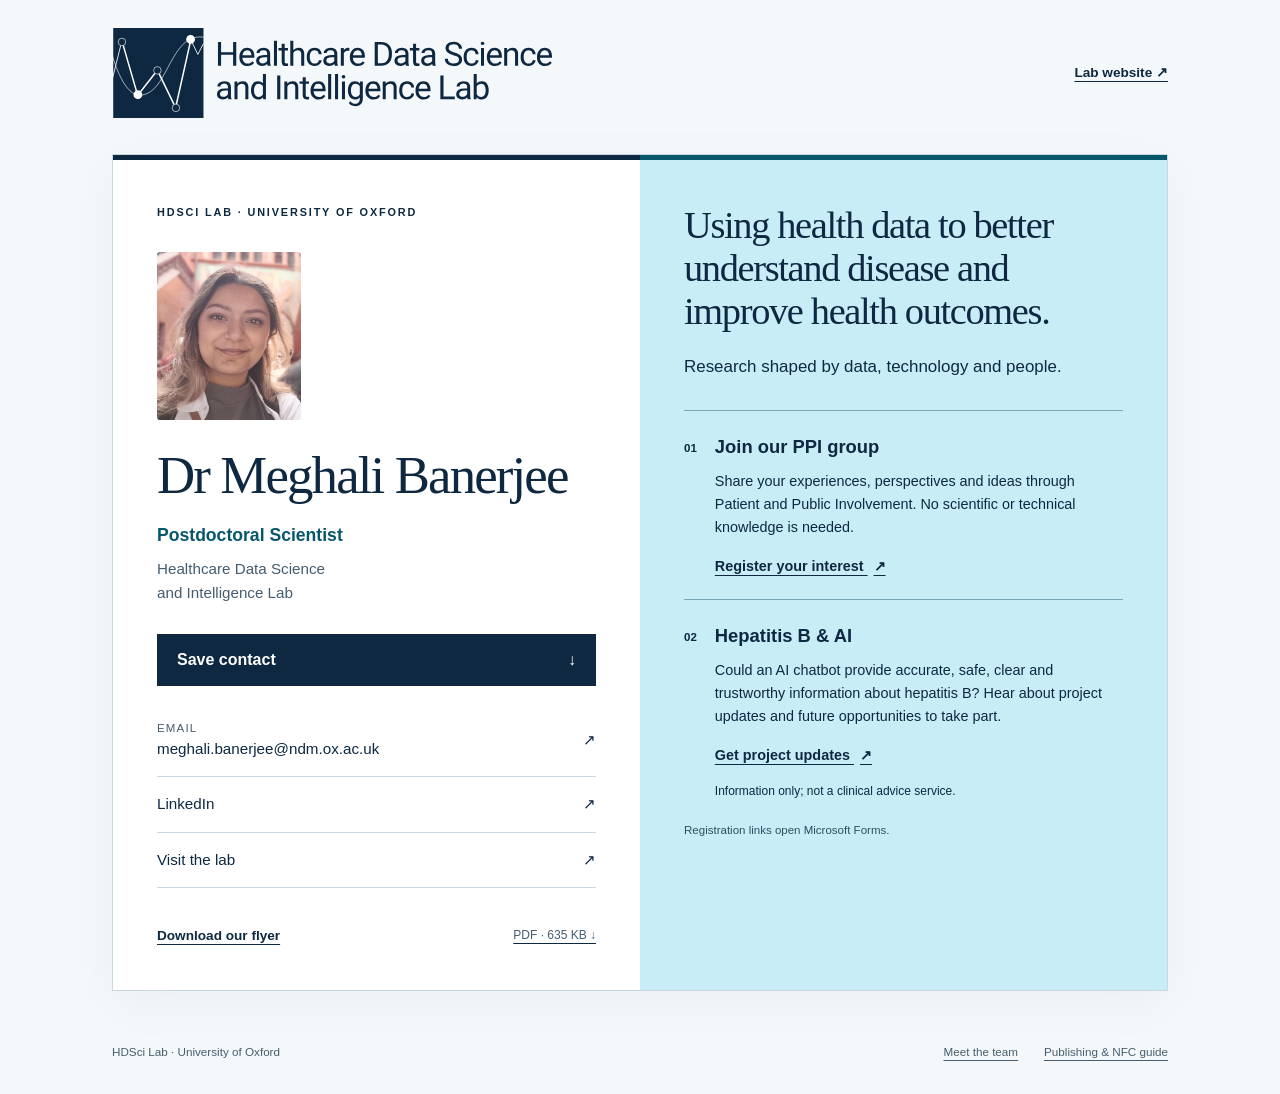
==== meghali-banerjee/index.html @ 8979c6b8 "Add files via upload" ====
<!doctype html>
<html lang="en"><head><meta charset="utf-8"><meta name="viewport" content="width=device-width,initial-scale=1">
<meta name="description" content="Connect with Dr Meghali Banerjee, Postdoctoral Scientist, HDSci Lab. Save contact details and explore opportunities to get involved."><meta name="theme-color" content="#002147">
<title>Dr Meghali Banerjee | HDSci Lab</title><link rel="icon" href="../assets/BlueLogoText.svg" type="image/svg+xml"><link rel="stylesheet" href="../assets/style.css"><link rel="canonical" href="https://MeghaliBanerjee.github.io/digital-cards/meghali-banerjee/"></head>
<body><a class="skip" href="#main">Skip to content</a><header class="masthead"><a href="../index.html" class="brand"><img class="lab-logo" src="../assets/BlueLogoText.svg" alt="Healthcare Data Science and Intelligence Lab" width="748" height="153"></a><a class="lab-link" href="https://www.hdsci-lab.org">Lab website <span aria-hidden="true">↗</span></a></header>
<main id="main" class="card-layout"><section class="profile" aria-labelledby="person-name"><p class="eyebrow">HDSci Lab · University of Oxford</p><img class="portrait portrait-meghali-banerjee" src="../assets/photos/meghali-banerjee.jpg" alt="Dr Meghali Banerjee" width="144" height="168" fetchpriority="high"><h1 id="person-name">Dr Meghali Banerjee</h1><p class="role">Postdoctoral Scientist</p><p class="affiliation">Healthcare Data Science<br>and Intelligence Lab</p>
<a class="button primary" href="../contacts/meghali-banerjee.vcf" download>Save contact <span aria-hidden="true">↓</span><span class="sr-only"> (vCard file)</span></a>
<nav class="contact-links" aria-label="Contact Dr Meghali Banerjee"><a href="mailto:meghali.banerjee@ndm.ox.ac.uk"><span><span class="link-label">Email</span><span class="email">meghali.banerjee@ndm.ox.ac.uk</span></span><span aria-hidden="true">↗</span></a><a href="https://www.linkedin.com/in/meghali-banerjee/">LinkedIn <span aria-hidden="true">↗</span></a><a href="https://www.hdsci-lab.org">Visit the lab <span aria-hidden="true">↗</span></a></nav>
<a class="flyer-link" href="../assets/HBCompFlyer_toprint_V2.pdf" download>Download our flyer <span>PDF · 635 KB <span aria-hidden="true">↓</span></span></a></section><section class="research" aria-labelledby="research-title"><h2 id="research-title">Using health data to better understand disease and improve health outcomes.</h2><p class="intro">Research shaped by data, technology and people.</p>
<article class="opportunity"><span class="number" aria-hidden="true">01</span><div><h3>Join our PPI group</h3><p>Share your experiences, perspectives and ideas through Patient and Public Involvement. No scientific or technical knowledge is needed.</p><a class="text-link" href="https://forms.cloud.microsoft/e/cZ9jpwyrPm?origin=QRCode">Register your interest <span aria-hidden="true">↗</span></a></div></article>
<article class="opportunity"><span class="number" aria-hidden="true">02</span><div><h3>Hepatitis B &amp; AI</h3><p>Could an AI chatbot provide accurate, safe, clear and trustworthy information about hepatitis B? Hear about project updates and future opportunities to take part.</p><a class="text-link" href="https://forms.cloud.microsoft/Pages/ResponsePage.aspx?id=G96VzPWXk0-0uv5ouFLPke5hp8k8K8RPrjbGCv8zV01UN09DM1dOTVBTNklRQ1FSQU9RTzFMMEkyUy4u&amp;origin=QRCode">Get project updates <span aria-hidden="true">↗</span></a><p class="note">Information only; not a clinical advice service.</p></div></article>
<p class="form-note">Registration links open Microsoft Forms.</p></section></main><footer><span>HDSci Lab · University of Oxford</span><a href="../index.html">Meet the team</a><a href="../publishing.html">Publishing &amp; NFC guide</a></footer></body></html>
---- assets/style.css ----
:root{--navy:#002147;--ink:#15344a;--blue:#c8edf7;--teal:#07576c;--muted:#455d6f;--line:#c9d7de;--paper:#f5f8fa}*{box-sizing:border-box}html{font-size:16px}body{margin:0;background:var(--paper);color:var(--ink);font-family:Arial,Helvetica,sans-serif;line-height:1.6}a{color:inherit;text-underline-offset:4px}a:hover{text-decoration:underline}a:focus-visible{outline:3px solid #b45400;outline-offset:5px}h1,h2,h3,p{margin-top:0}h1,h2{font-family:Georgia,'Times New Roman',serif;font-weight:400;line-height:1.12;letter-spacing:-.035em}h1{font-size:clamp(2.35rem,5vw,3.3rem);margin-bottom:16px}h2{font-size:2.65rem;margin-bottom:20px}h3{font-size:1.15rem;line-height:1.35;margin-bottom:10px}.masthead{max-width:1120px;margin:auto;padding:28px 32px;display:flex;justify-content:space-between;align-items:center;gap:24px}.brand{display:flex;gap:15px;align-items:center;font-size:.8rem;line-height:1.4;text-decoration:none;font-weight:600}.lab-link{font-size:.85rem;font-weight:600;white-space:nowrap}.card-layout{max-width:1056px;margin:8px auto 40px;display:grid;grid-template-columns:1fr 1fr;background:white;box-shadow:0 12px 50px #0021470a;border:1px solid var(--line)}.profile{padding:44px 44px 30px;border-top:5px solid var(--navy)}.eyebrow{text-transform:uppercase;font-size:.68rem;letter-spacing:.17em;font-weight:700;margin-bottom:30px}.monogram{width:74px;height:74px;border-radius:50%;display:grid;place-items:center;background:var(--blue);font-family:Georgia,serif;font-size:1.7rem;margin-bottom:28px}.role{font-size:1.1rem;color:var(--teal);margin-bottom:8px;font-weight:600}.affiliation{font-size:.95rem;color:var(--muted);margin-bottom:28px}.button{min-height:52px;display:flex;align-items:center;justify-content:space-between;padding:13px 20px;text-decoration:none;font-weight:700}.primary{background:var(--navy);color:white}.primary:hover{background:#123a62}.contact-links{margin:18px 0 24px}.contact-links a{padding:15px 0;min-height:50px;display:flex;align-items:center;justify-content:space-between;border-bottom:1px solid var(--line);text-decoration:none;font-size:.95rem;gap:10px}.contact-links a:hover .email,.contact-links a:hover{text-decoration:underline}.link-label{display:block;font-size:.72rem;text-transform:uppercase;letter-spacing:.1em;color:var(--muted)}.email{overflow-wrap:anywhere}.flyer-link{display:flex;justify-content:space-between;gap:12px;flex-wrap:wrap;align-items:center;font-size:.85rem;font-weight:600;min-height:48px}.flyer-link>span{font-size:.75rem;color:var(--muted);font-weight:400}.research{padding:44px;background:var(--blue);border-top:5px solid var(--teal)}.research .eyebrow{margin-bottom:30px}.intro{font-size:1.06rem;line-height:1.6;max-width:44rem}.research>.intro{margin-bottom:30px}.opportunity{border-top:1px solid #7aa6b5;padding:24px 0 20px;display:flex;gap:18px}.number{font-size:.72rem;font-weight:700;padding-top:4px}.opportunity p{font-size:.9rem;margin-bottom:14px}.text-link{font-size:.9rem;font-weight:700;color:var(--navy)}.text-link span{padding-left:6px}.opportunity .note{font-size:.75rem;margin-top:14px;margin-bottom:0}.form-note{font-size:.72rem;margin-bottom:0;color:#304e61}footer{max-width:1120px;margin:0 auto;padding:12px 32px 32px;display:flex;flex-wrap:wrap;gap:16px 26px;font-size:.73rem;color:var(--muted)}footer span{margin-right:auto}.directory{max-width:1120px;margin:0 auto;padding:44px 32px 64px}.directory h1{font-size:clamp(2.5rem,6vw,4.5rem)}.team-grid{display:grid;grid-template-columns:repeat(3,1fr);gap:20px;margin:36px 0}.team-card{display:block;text-decoration:none;background:white;border:1px solid var(--line);border-top:4px solid var(--navy);padding:28px}.team-card h2{font-size:1.9rem;margin-top:22px}.team-card p{color:var(--teal);font-size:.9rem}.small-monogram{display:grid;place-items:center;width:48px;height:48px;border-radius:50%;background:var(--blue);font-family:Georgia,serif}.guide{max-width:820px;margin:0 auto;padding:32px;background:white}.guide h1{font-size:2.6rem}.guide h2{font-size:1.8rem;margin-top:36px}.guide li{margin-bottom:12px}.guide code{overflow-wrap:anywhere;font-size:.85em}.guide pre{white-space:pre-wrap;overflow-wrap:anywhere;background:var(--paper);padding:16px}.skip{position:absolute;top:-100px;left:12px;background:white;padding:12px;z-index:2}.skip:focus{top:12px}.sr-only{position:absolute;width:1px;height:1px;overflow:hidden;clip-path:inset(50%)}
@media(max-width:760px){.masthead{padding:20px;gap:12px}.brand{font-size:.68rem;gap:10px}.lab-link{font-size:.72rem}.card-layout{margin:0 16px 24px;grid-template-columns:1fr}.profile,.research{padding:30px 24px}.profile{padding-top:28px}.eyebrow{font-size:.62rem;margin-bottom:24px}.monogram{width:60px;height:60px;margin-bottom:22px}.research h2{font-size:2.3rem}.desktop-break{display:none}.team-grid{grid-template-columns:1fr}.directory{padding:30px 20px 40px}.team-card{padding:24px}.team-card h2{margin-top:16px}footer{padding:12px 20px 28px;gap:12px 22px}footer span{flex-basis:100%}.guide{padding:24px 20px}.guide ol{padding-left:24px}}
@media(prefers-reduced-motion:reduce){*{scroll-behavior:auto!important}}@media(forced-colors:active){.button,.monogram,}@media print{.masthead,footer,.skip{display:none}.card-layout{box-shadow:none;margin:0}.profile,.research{padding:24px}.button{border:1px solid}a{text-decoration:underline}}

:root{--navy:#0e2841;--ink:#0e2841;--blue:#c8edf7;--teal:#07576c}.brand{display:block;min-width:0;flex:1;max-width:440px}.lab-logo{display:block;width:100%;height:auto}.directory h1{font-size:clamp(2.35rem,4.7vw,3.7rem);max-width:1000px}.research h2{font-size:clamp(2rem,3vw,2.55rem)}@media(max-width:760px){.masthead{flex-wrap:wrap;align-items:center}.brand{flex-basis:100%;max-width:380px}.lab-link{min-height:28px;display:flex;align-items:center}.research h2{font-size:2rem}}

.portrait{display:block;width:144px;height:168px;object-fit:cover;object-position:center 35%;border-radius:3px;margin-bottom:26px}.team-photo{display:block;width:104px;height:120px;object-fit:cover;object-position:center 35%;border-radius:3px}.portrait-jack-johnson{object-position:50% 38%}.guide pre{font-family:Arial,Helvetica,sans-serif;line-height:1.7;font-size:.95rem}@media(max-width:760px){.portrait{width:120px;height:140px;margin-bottom:22px}.team-photo{width:88px;height:102px}}
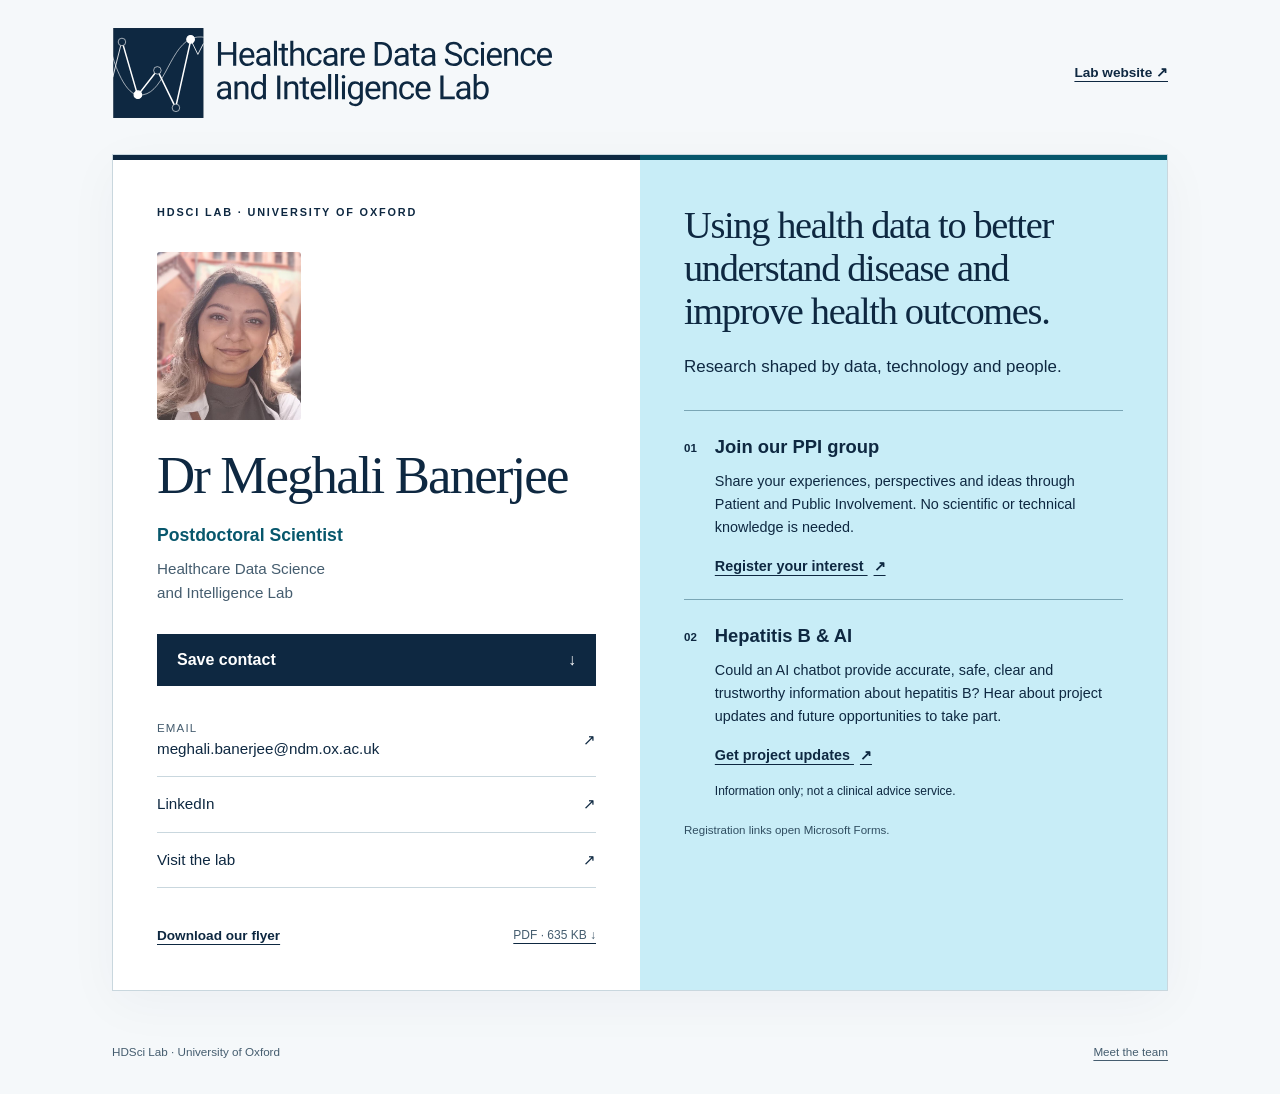
==== commit 8f463468: "Update index.html" ====
--- a/meghali-banerjee/index.html
+++ b/meghali-banerjee/index.html
@@ -9,4 +9,4 @@
 <a class="flyer-link" href="../assets/HBCompFlyer_toprint_V2.pdf" download>Download our flyer <span>PDF · 635 KB <span aria-hidden="true">↓</span></span></a></section><section class="research" aria-labelledby="research-title"><h2 id="research-title">Using health data to better understand disease and improve health outcomes.</h2><p class="intro">Research shaped by data, technology and people.</p>
 <article class="opportunity"><span class="number" aria-hidden="true">01</span><div><h3>Join our PPI group</h3><p>Share your experiences, perspectives and ideas through Patient and Public Involvement. No scientific or technical knowledge is needed.</p><a class="text-link" href="https://forms.cloud.microsoft/e/cZ9jpwyrPm?origin=QRCode">Register your interest <span aria-hidden="true">↗</span></a></div></article>
 <article class="opportunity"><span class="number" aria-hidden="true">02</span><div><h3>Hepatitis B &amp; AI</h3><p>Could an AI chatbot provide accurate, safe, clear and trustworthy information about hepatitis B? Hear about project updates and future opportunities to take part.</p><a class="text-link" href="https://forms.cloud.microsoft/Pages/ResponsePage.aspx?id=G96VzPWXk0-0uv5ouFLPke5hp8k8K8RPrjbGCv8zV01UN09DM1dOTVBTNklRQ1FSQU9RTzFMMEkyUy4u&amp;origin=QRCode">Get project updates <span aria-hidden="true">↗</span></a><p class="note">Information only; not a clinical advice service.</p></div></article>
-<p class="form-note">Registration links open Microsoft Forms.</p></section></main><footer><span>HDSci Lab · University of Oxford</span><a href="../index.html">Meet the team</a><a href="../publishing.html">Publishing &amp; NFC guide</a></footer></body></html>+<p class="form-note">Registration links open Microsoft Forms.</p></section></main><footer><span>HDSci Lab · University of Oxford</span><a href="../index.html">Meet the team</a></footer></body></html>
